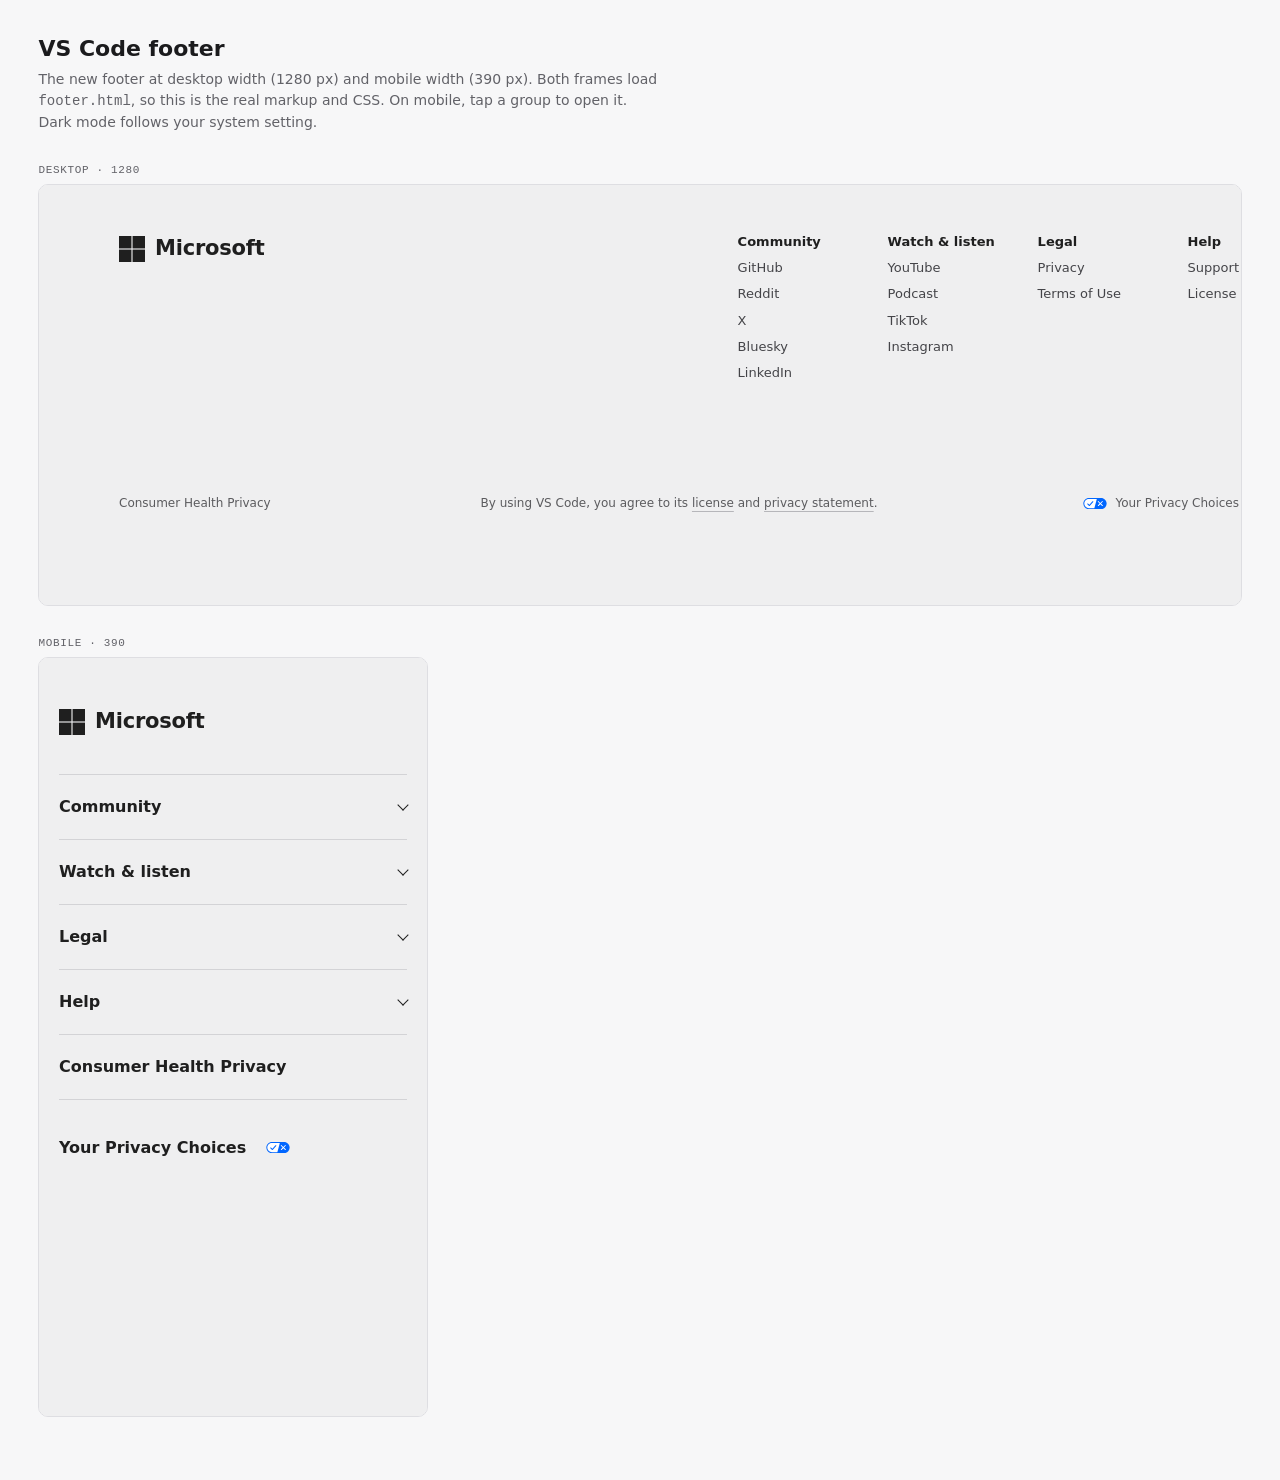
==== index.html @ 9744dc6a "VS Code website footer: design and handoff The new footer as static HTML and CSS (desktop and mobile" ====
<!doctype html>
<html lang="en">
<head>
  <meta charset="utf-8">
  <meta name="viewport" content="width=device-width, initial-scale=1">
  <title>VS Code Footer</title>
  <style>
    /* Preview page only. The footer itself is footer.html + footer.css. */
    :root {
      --pg-bg: #f7f7f8;
      --pg-ink: #1b1b1d;
      --pg-muted: #626268;
      --pg-rule: #dedee2;
      color-scheme: light dark;
    }
    @media (prefers-color-scheme: dark) {
      :root { --pg-bg: #0f0f10; --pg-ink: #ececee; --pg-muted: #9d9da3; --pg-rule: #2b2b2f; }
    }
    * { box-sizing: border-box; }
    body {
      margin: 0;
      padding: 32px clamp(16px, 3vw, 40px) 64px;
      background: var(--pg-bg);
      color: var(--pg-ink);
      font: 14px/1.5 "Segoe UI", system-ui, -apple-system, sans-serif;
    }
    h1 { margin: 0; font-size: 22px; font-weight: 600; }
    header p { margin: 4px 0 32px; color: var(--pg-muted); max-width: 70ch; }
    .views { display: grid; gap: 32px; }
    figure { margin: 0; min-width: 0; }
    figcaption {
      margin-bottom: 8px;
      font: 11px/1 ui-monospace, "Cascadia Mono", Consolas, monospace;
      letter-spacing: .06em;
      text-transform: uppercase;
      color: var(--pg-muted);
    }
    .scroll { overflow-x: auto; border: 1px solid var(--pg-rule); border-radius: 10px; }
    iframe { display: block; border: 0; }
    .desk iframe { width: 1280px; height: 420px; }
    .mob iframe { width: 390px; max-width: 100%; height: 760px; border: 1px solid var(--pg-rule); border-radius: 10px; }
  </style>
</head>
<body>
  <header>
    <h1>VS Code footer</h1>
    <p>The new footer at desktop width (1280&nbsp;px) and mobile width (390&nbsp;px). Both frames load <code>footer.html</code>, so this is the real markup and CSS. On mobile, tap a group to open it. Dark mode follows your system setting.</p>
  </header>
  <div class="views">
    <figure class="desk">
      <figcaption>Desktop · 1280</figcaption>
      <div class="scroll"><iframe src="footer.html" title="Footer at desktop width"></iframe></div>
    </figure>
    <figure class="mob">
      <figcaption>Mobile · 390</figcaption>
      <iframe src="footer.html" title="Footer at mobile width"></iframe>
    </figure>
  </div>
</body>
</html>
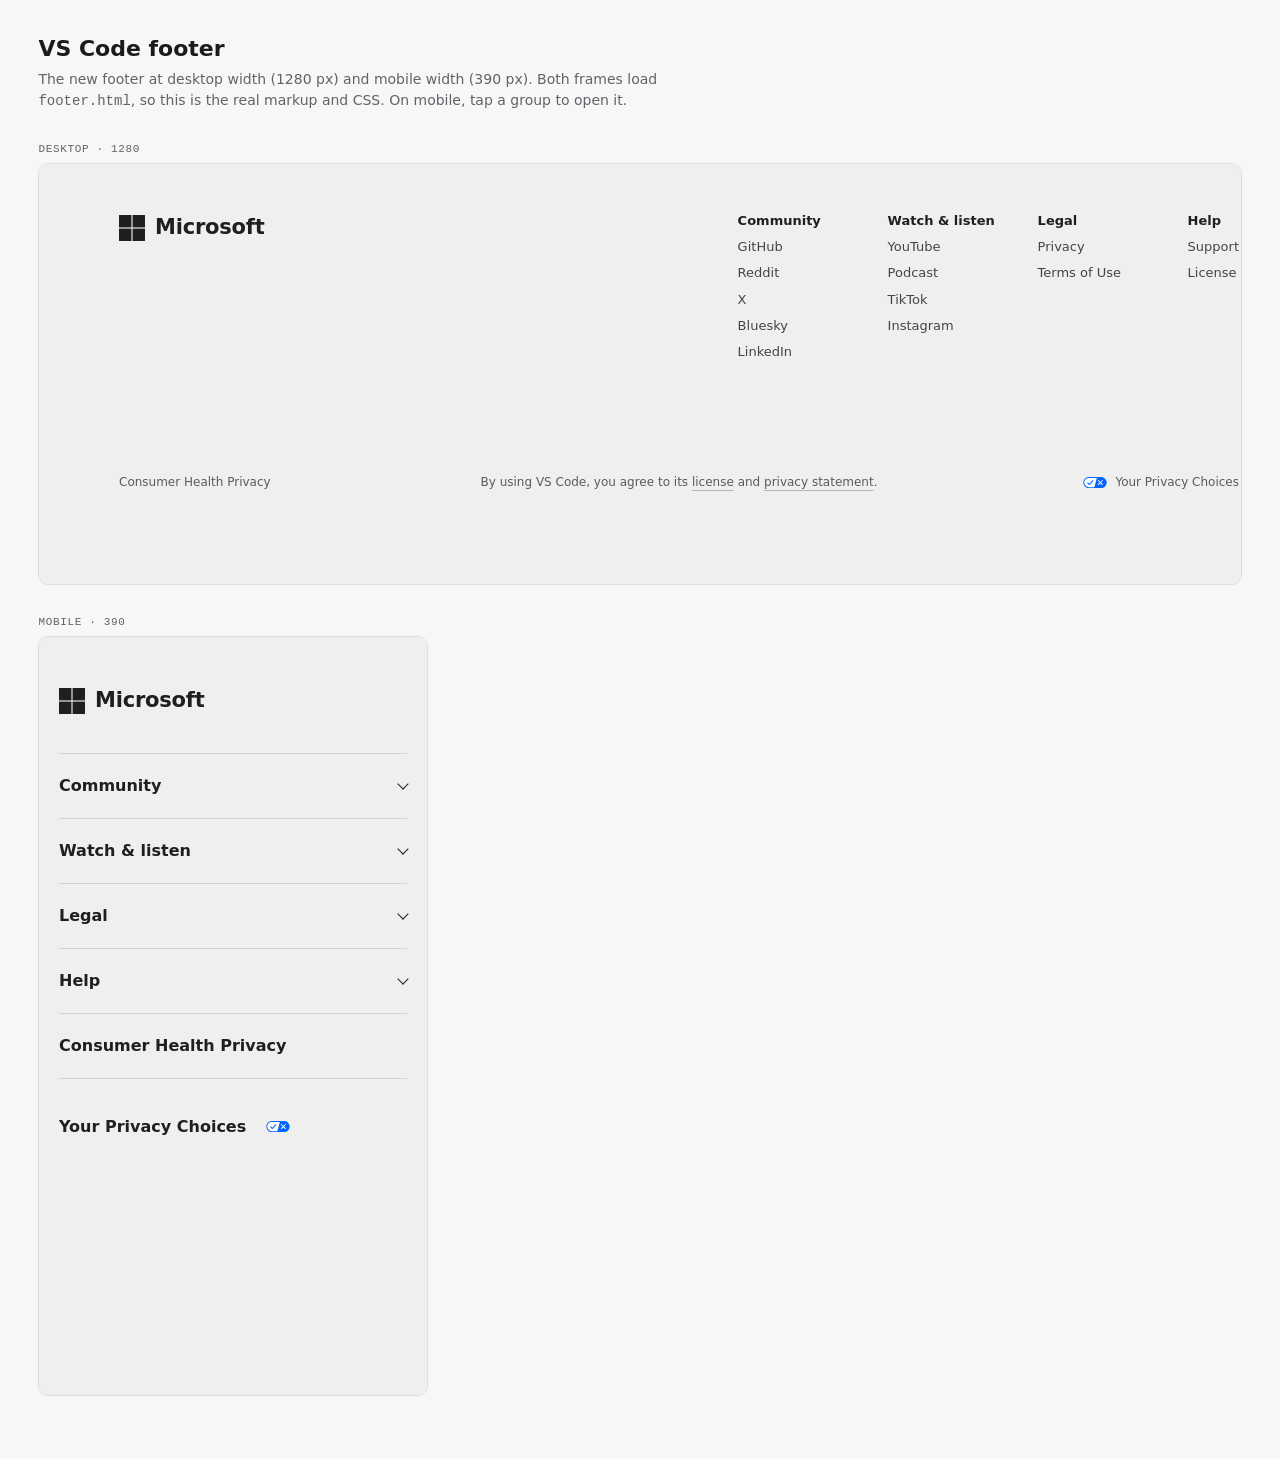
==== commit 9b8555af: "Use the site's single theme instead of light and dark The website has no dark theme. Drop the dark t" ====
--- a/index.html
+++ b/index.html
@@ -11,10 +11,6 @@
       --pg-ink: #1b1b1d;
       --pg-muted: #626268;
       --pg-rule: #dedee2;
-      color-scheme: light dark;
-    }
-    @media (prefers-color-scheme: dark) {
-      :root { --pg-bg: #0f0f10; --pg-ink: #ececee; --pg-muted: #9d9da3; --pg-rule: #2b2b2f; }
     }
     * { box-sizing: border-box; }
     body {
@@ -44,7 +40,7 @@
 <body>
   <header>
     <h1>VS Code footer</h1>
-    <p>The new footer at desktop width (1280&nbsp;px) and mobile width (390&nbsp;px). Both frames load <code>footer.html</code>, so this is the real markup and CSS. On mobile, tap a group to open it. Dark mode follows your system setting.</p>
+    <p>The new footer at desktop width (1280&nbsp;px) and mobile width (390&nbsp;px). Both frames load <code>footer.html</code>, so this is the real markup and CSS. On mobile, tap a group to open it.</p>
   </header>
   <div class="views">
     <figure class="desk">
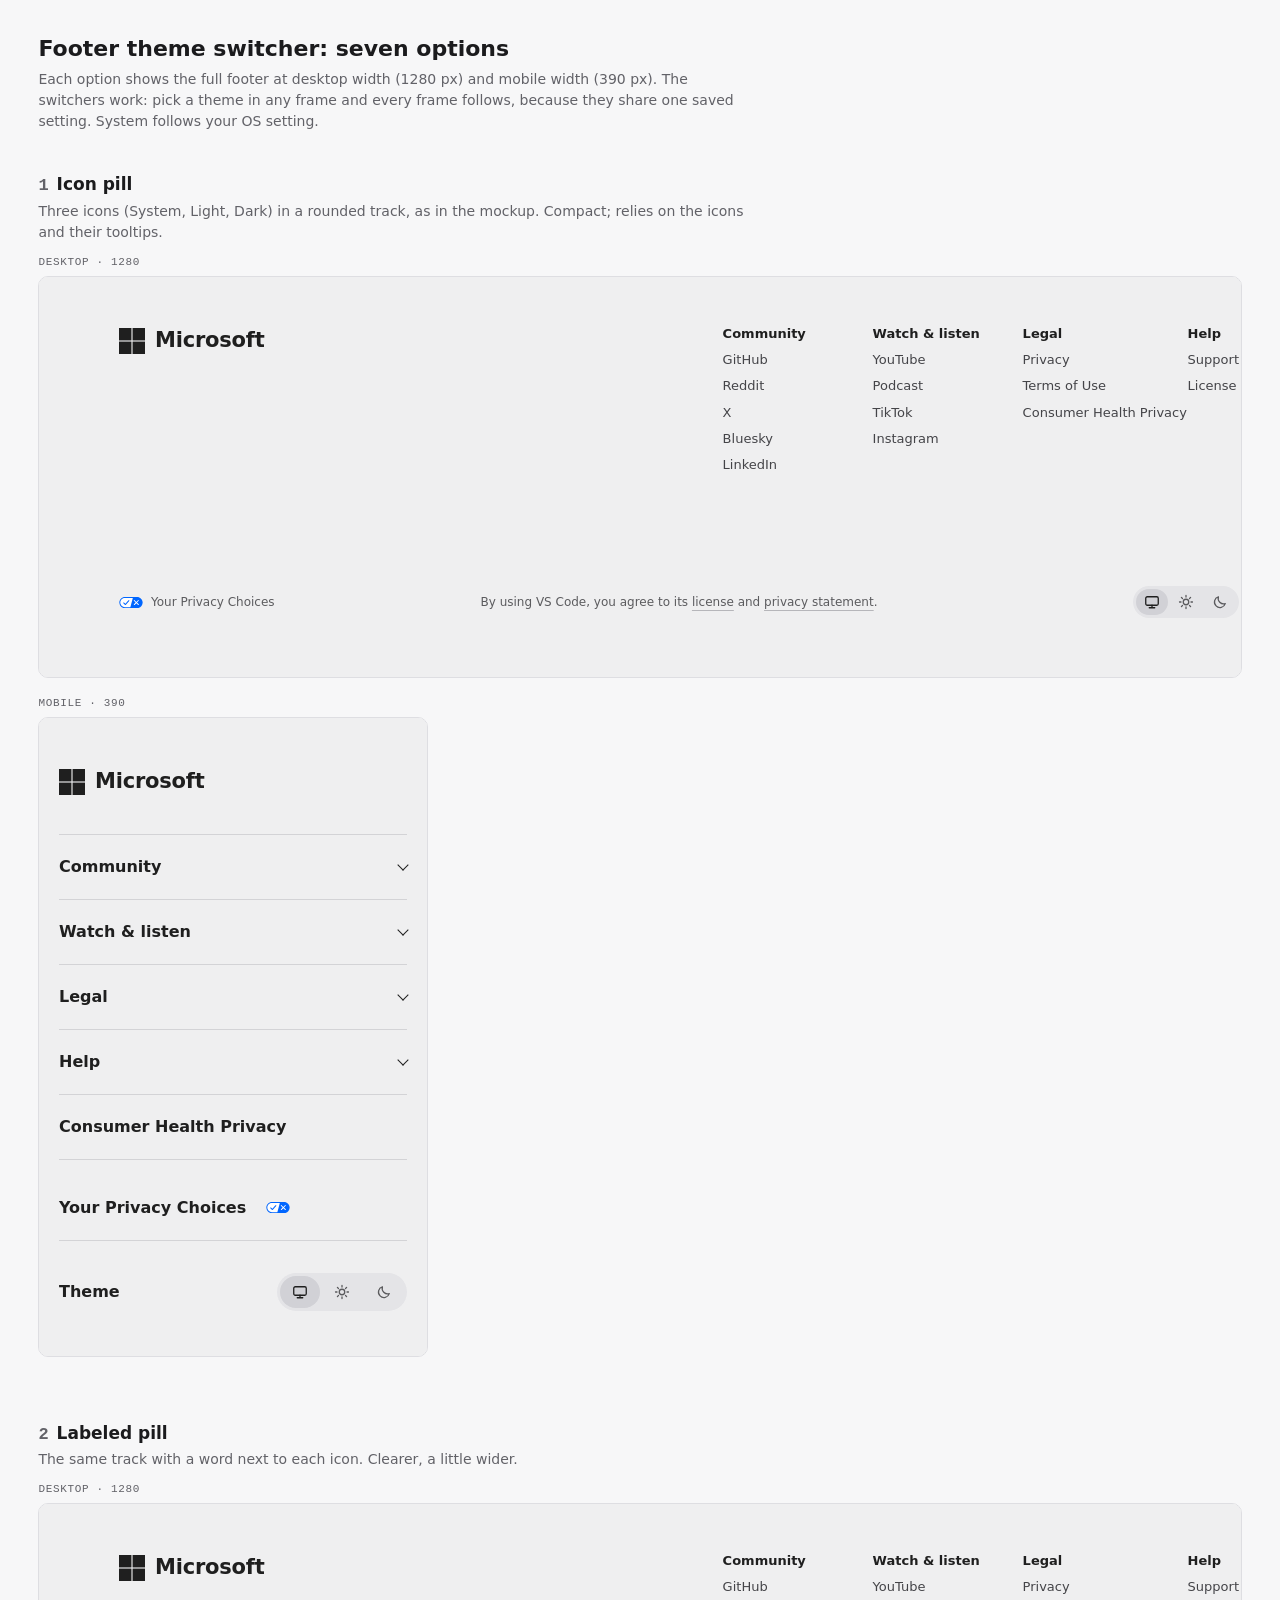
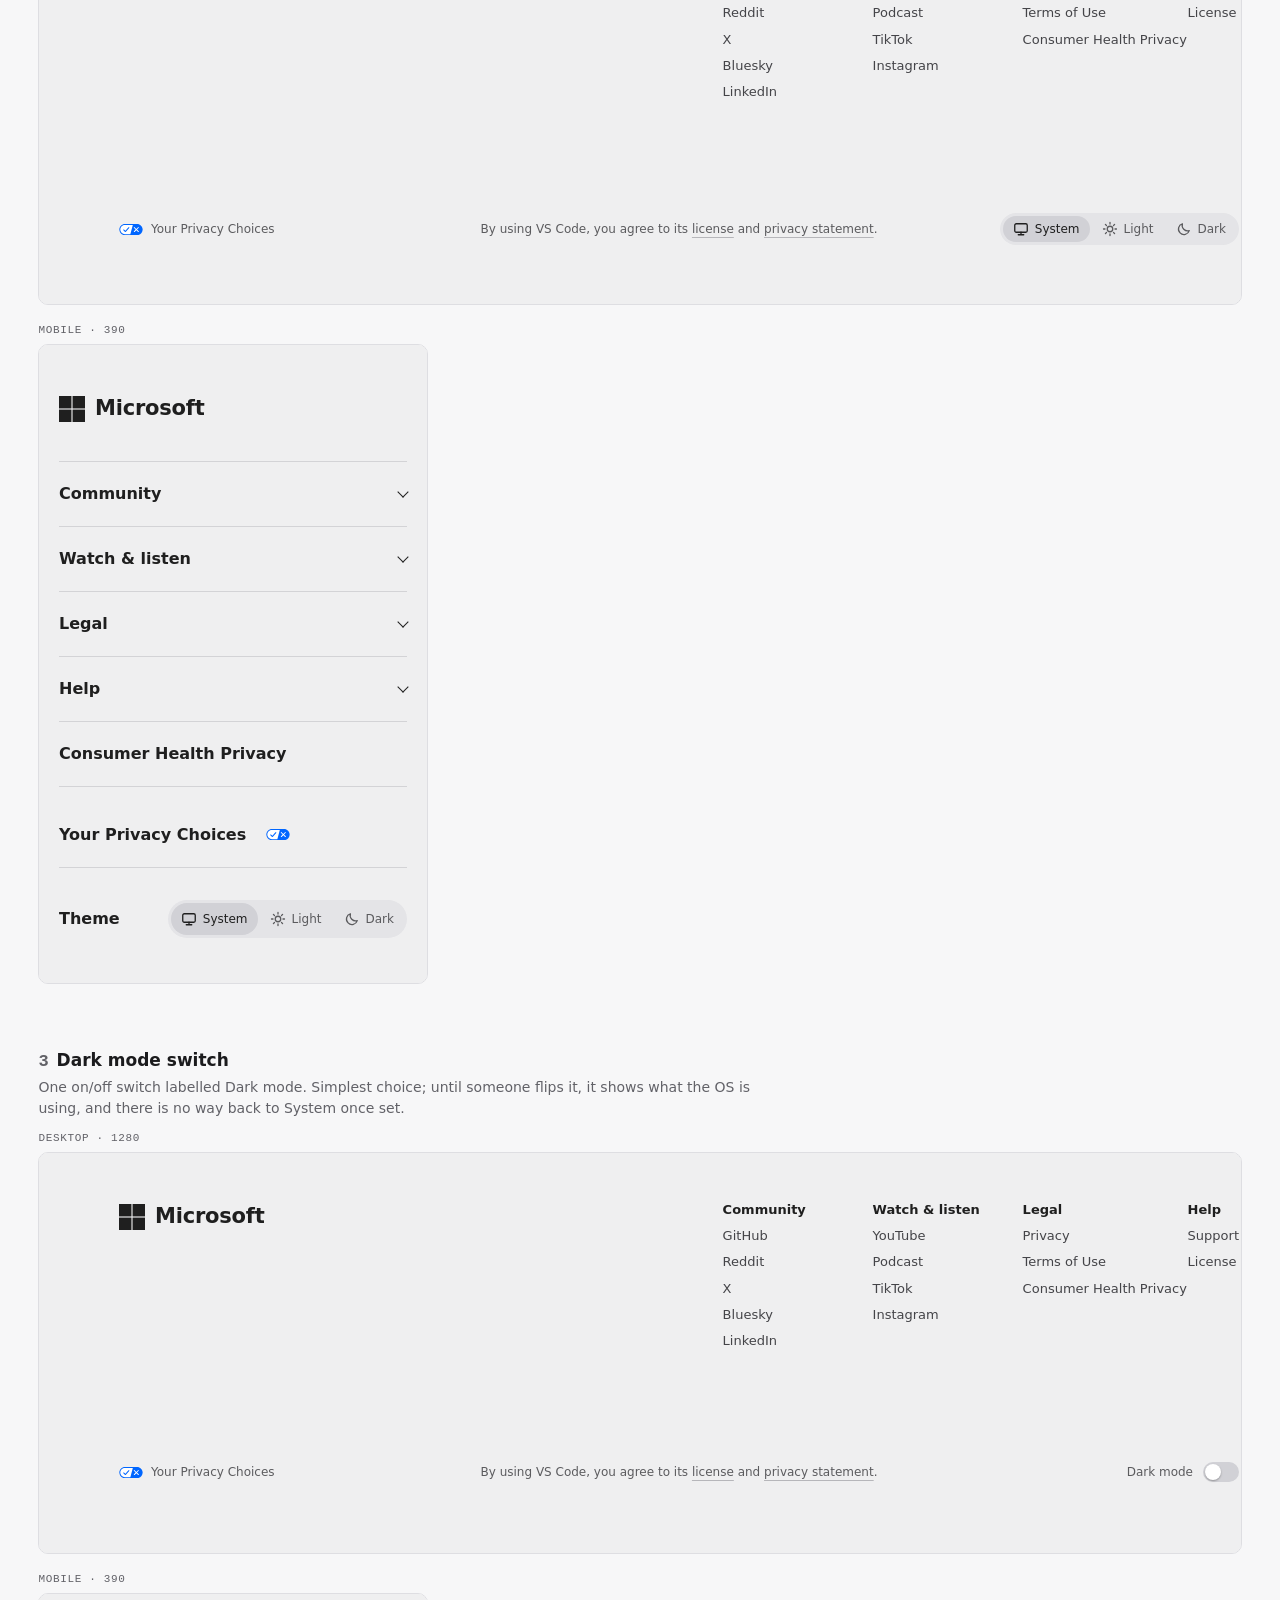
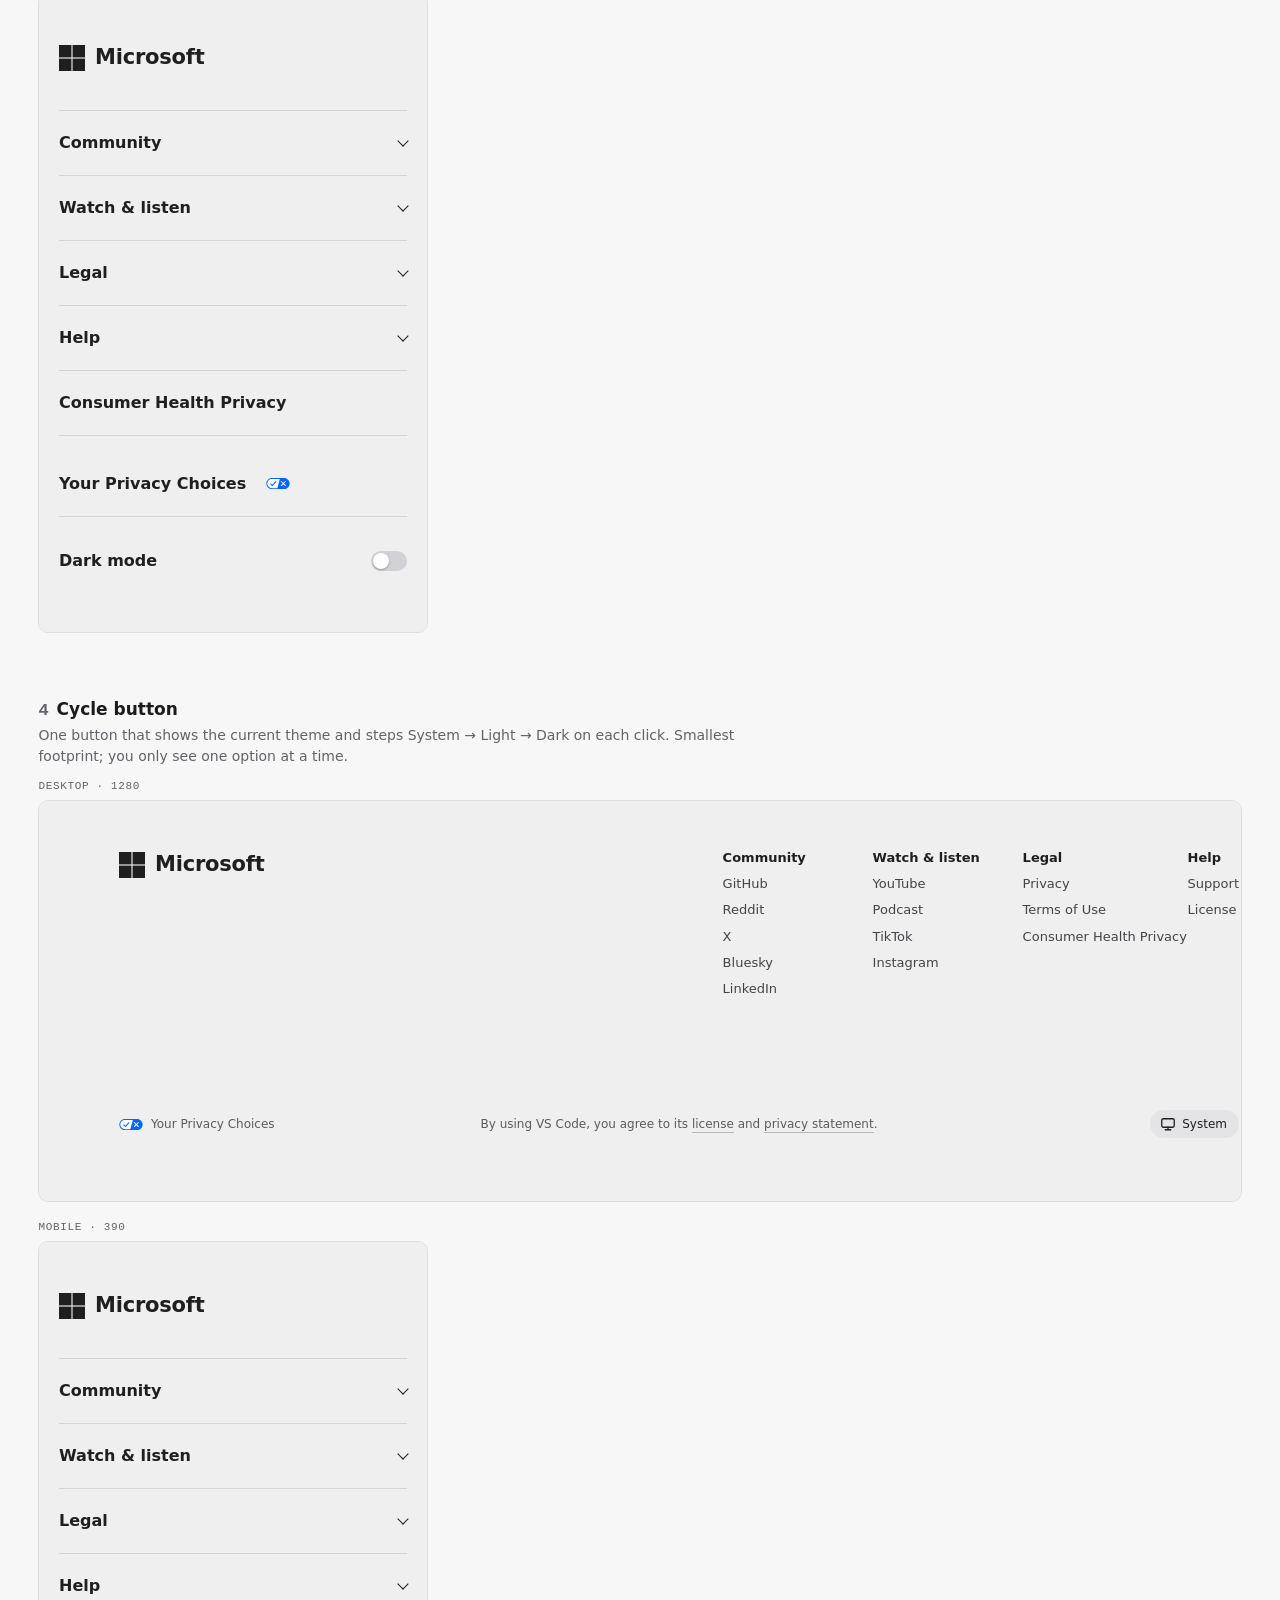
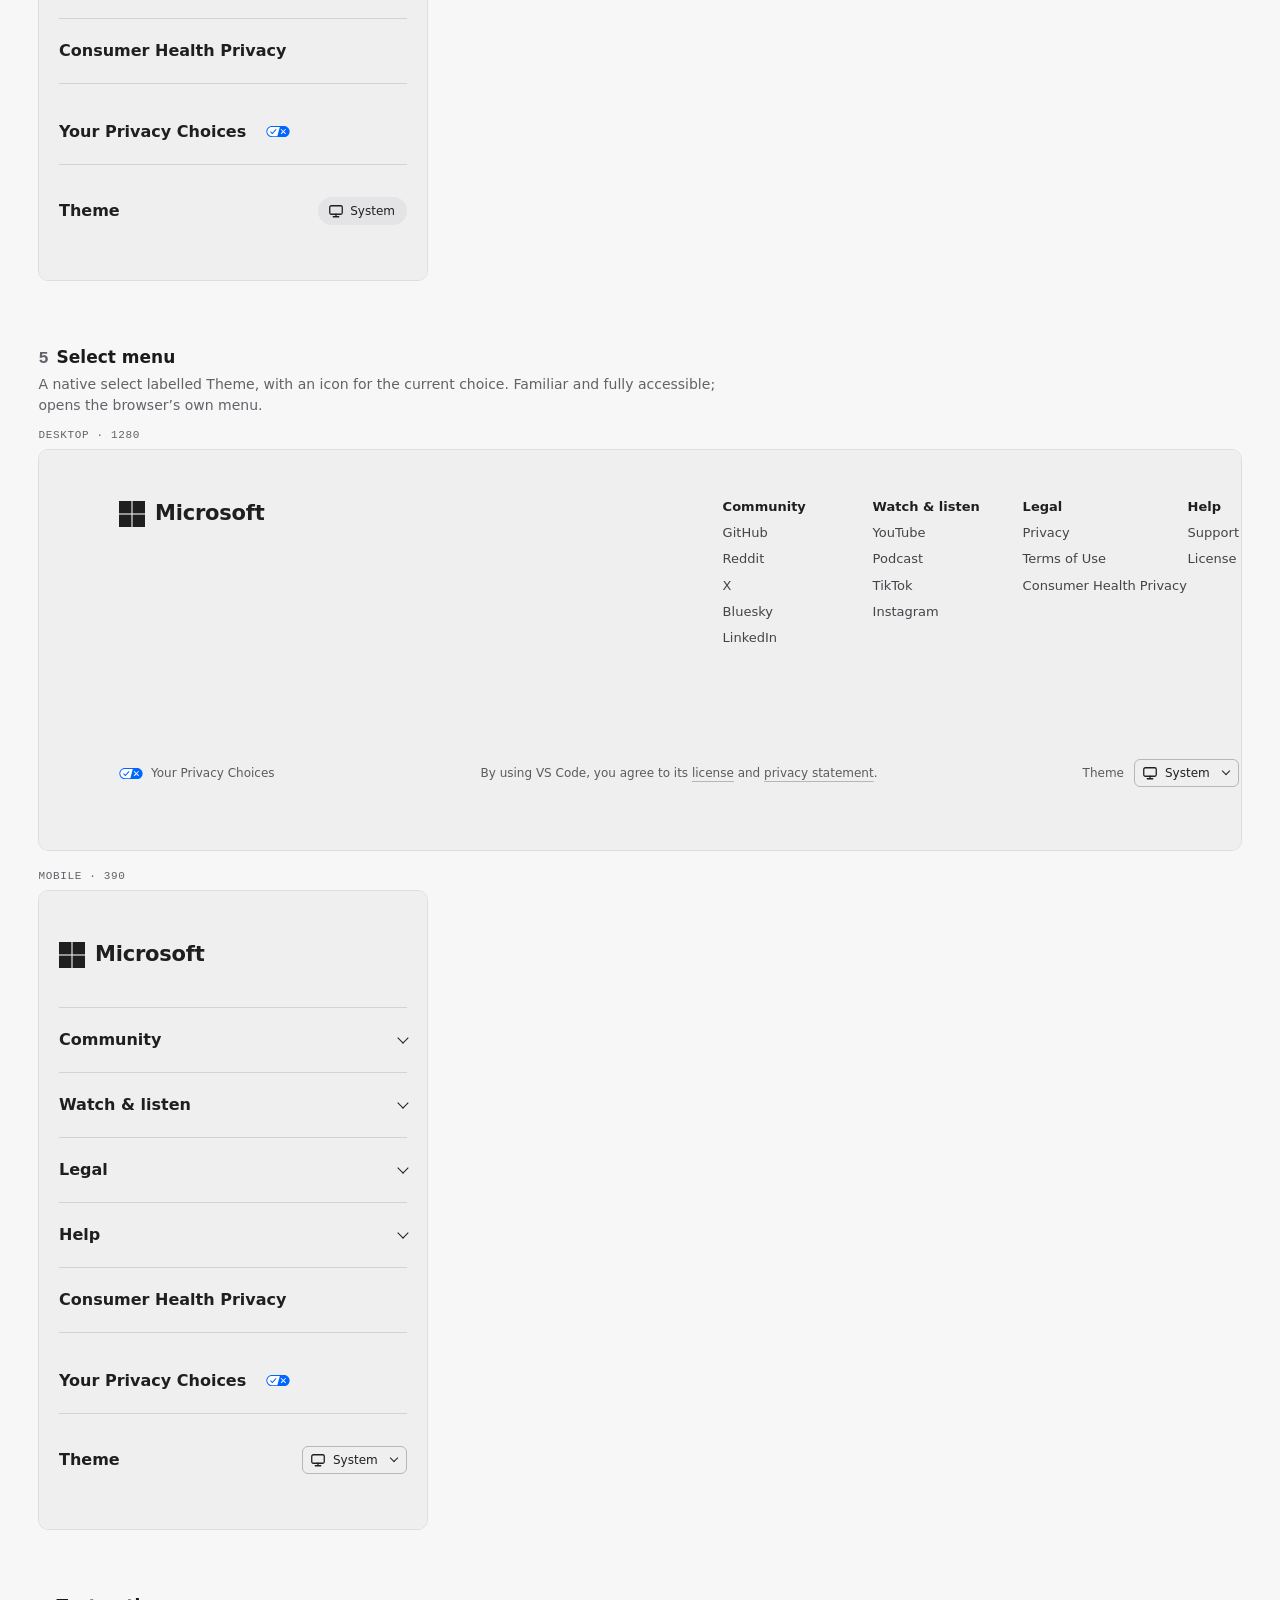
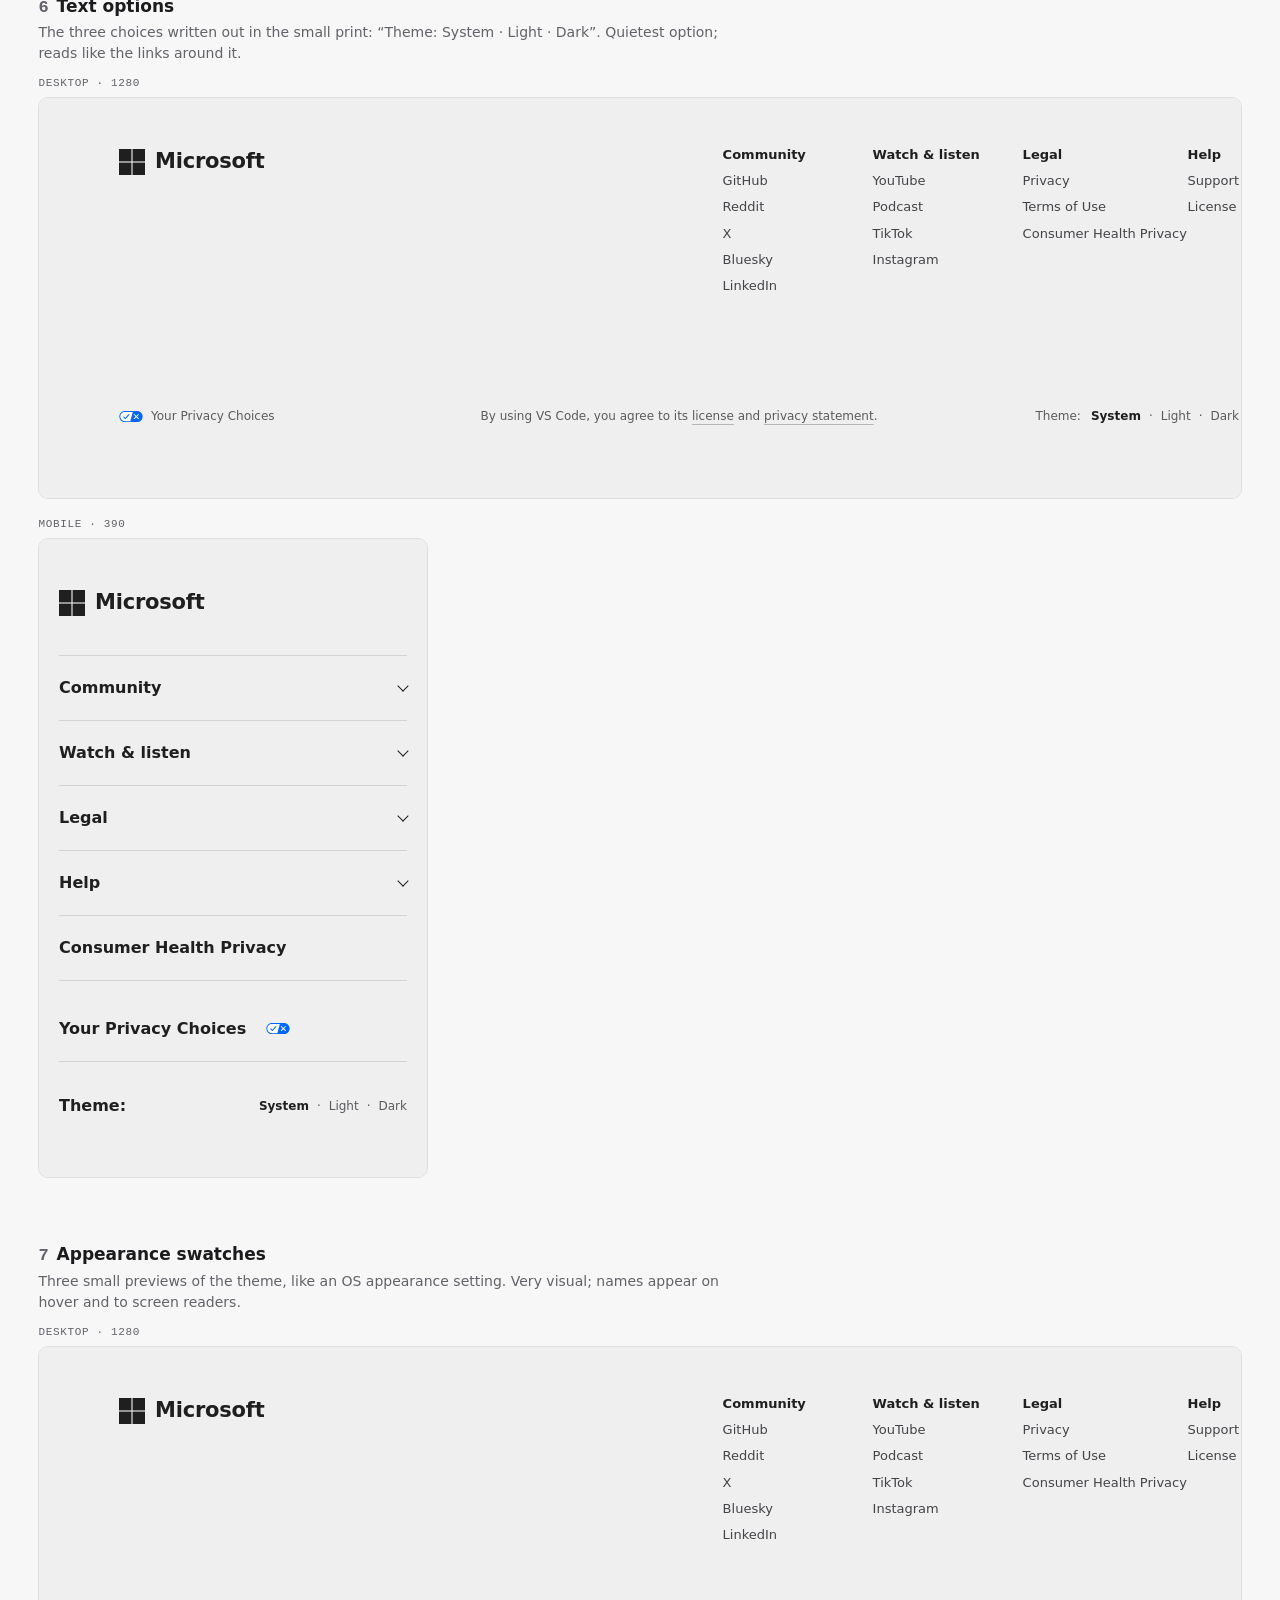
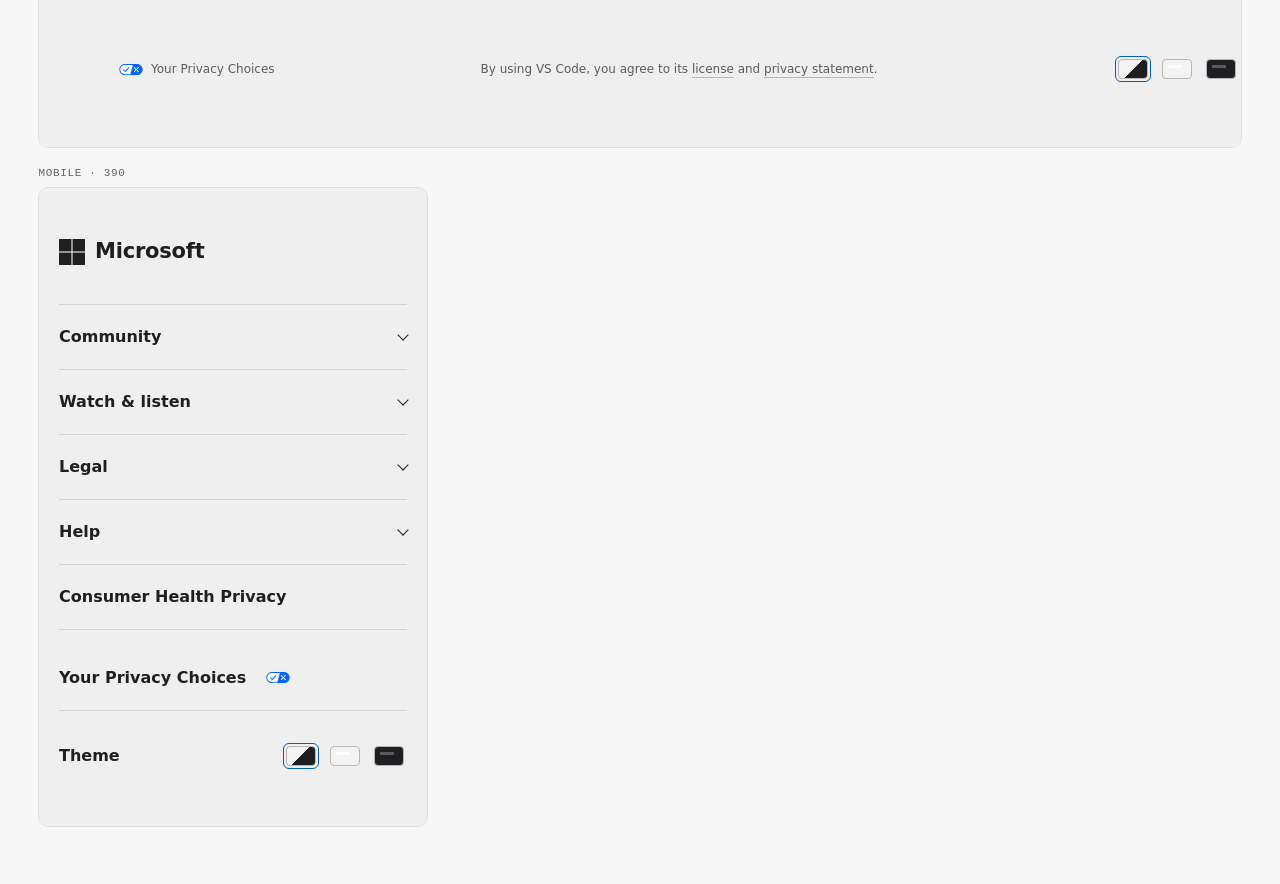
==== commit 26b617fa: "Explore a theme switcher: seven options Add a System / Light / Dark switcher to the footer's bottom " ====
--- a/index.html
+++ b/index.html
@@ -3,9 +3,9 @@
 <head>
   <meta charset="utf-8">
   <meta name="viewport" content="width=device-width, initial-scale=1">
-  <title>VS Code Footer</title>
+  <title>Footer Theme Options</title>
   <style>
-    /* Preview page only. The footer itself is footer.html + footer.css. */
+    /* Preview page only. The footer itself is footer.html + footer.css + theme.js. */
     :root {
       --pg-bg: #f7f7f8;
       --pg-ink: #1b1b1d;
@@ -21,8 +21,14 @@
       font: 14px/1.5 "Segoe UI", system-ui, -apple-system, sans-serif;
     }
     h1 { margin: 0; font-size: 22px; font-weight: 600; }
-    header p { margin: 4px 0 32px; color: var(--pg-muted); max-width: 70ch; }
-    .views { display: grid; gap: 32px; }
+    header p { margin: 4px 0 0; color: var(--pg-muted); max-width: 80ch; }
+    main { display: grid; gap: 64px; margin-top: 40px; }
+    section { min-width: 0; }
+    h2 { margin: 0; font-size: 17px; font-weight: 600; }
+    h2 span { font-family: ui-monospace, "Cascadia Mono", Consolas, monospace; color: var(--pg-muted); margin-right: 8px; }
+    section > p { margin: 2px 0 14px; color: var(--pg-muted); max-width: 80ch; }
+    .views { display: grid; gap: 20px; align-items: start; }
+    @media (min-width: 1760px) { .views { grid-template-columns: minmax(0, 1fr) 392px; } }
     figure { margin: 0; min-width: 0; }
     figcaption {
       margin-bottom: 8px;
@@ -33,24 +39,43 @@
     }
     .scroll { overflow-x: auto; border: 1px solid var(--pg-rule); border-radius: 10px; }
     iframe { display: block; border: 0; }
-    .desk iframe { width: 1280px; height: 420px; }
-    .mob iframe { width: 390px; max-width: 100%; height: 760px; border: 1px solid var(--pg-rule); border-radius: 10px; }
+    .desk iframe { width: 1280px; height: 400px; }
+    .mob iframe { width: 390px; max-width: 100%; height: 640px; border: 1px solid var(--pg-rule); border-radius: 10px; }
   </style>
+  <script src="theme.js"></script>
 </head>
 <body>
   <header>
-    <h1>VS Code footer</h1>
-    <p>The new footer at desktop width (1280&nbsp;px) and mobile width (390&nbsp;px). Both frames load <code>footer.html</code>, so this is the real markup and CSS. On mobile, tap a group to open it.</p>
+    <h1>Footer theme switcher: seven options</h1>
+    <p>Each option shows the full footer at desktop width (1280&nbsp;px) and mobile width (390&nbsp;px). The switchers work: pick a theme in any frame and every frame follows, because they share one saved setting. System follows your OS setting.</p>
   </header>
-  <div class="views">
-    <figure class="desk">
-      <figcaption>Desktop · 1280</figcaption>
-      <div class="scroll"><iframe src="footer.html" title="Footer at desktop width"></iframe></div>
-    </figure>
-    <figure class="mob">
-      <figcaption>Mobile · 390</figcaption>
-      <iframe src="footer.html" title="Footer at mobile width"></iframe>
-    </figure>
-  </div>
+  <main id="options"></main>
+  <script>
+    const NOTES = {
+      1: 'Three icons (System, Light, Dark) in a rounded track, as in the mockup. Compact; relies on the icons and their tooltips.',
+      2: 'The same track with a word next to each icon. Clearer, a little wider.',
+      3: 'One on/off switch labelled Dark mode. Simplest choice; until someone flips it, it shows what the OS is using, and there is no way back to System once set.',
+      4: 'One button that shows the current theme and steps System → Light → Dark on each click. Smallest footprint; you only see one option at a time.',
+      5: 'A native select labelled Theme, with an icon for the current choice. Familiar and fully accessible; opens the browser’s own menu.',
+      6: 'The three choices written out in the small print: “Theme: System · Light · Dark”. Quietest option; reads like the links around it.',
+      7: 'Three small previews of the theme, like an OS appearance setting. Very visual; names appear on hover and to screen readers.',
+    };
+    const VARIANTS = window.FT_THEME.VARIANTS;
+    document.getElementById('options').innerHTML = Object.keys(VARIANTS).map((n) => `
+      <section aria-labelledby="o${n}">
+        <h2 id="o${n}"><span>${n}</span>${VARIANTS[n].name}</h2>
+        <p>${NOTES[n]}</p>
+        <div class="views">
+          <figure class="desk">
+            <figcaption>Desktop · 1280</figcaption>
+            <div class="scroll"><iframe src="footer.html?v=${n}" title="Option ${n}, desktop width" loading="lazy"></iframe></div>
+          </figure>
+          <figure class="mob">
+            <figcaption>Mobile · 390</figcaption>
+            <iframe src="footer.html?v=${n}" title="Option ${n}, mobile width" loading="lazy"></iframe>
+          </figure>
+        </div>
+      </section>`).join('');
+  </script>
 </body>
 </html>
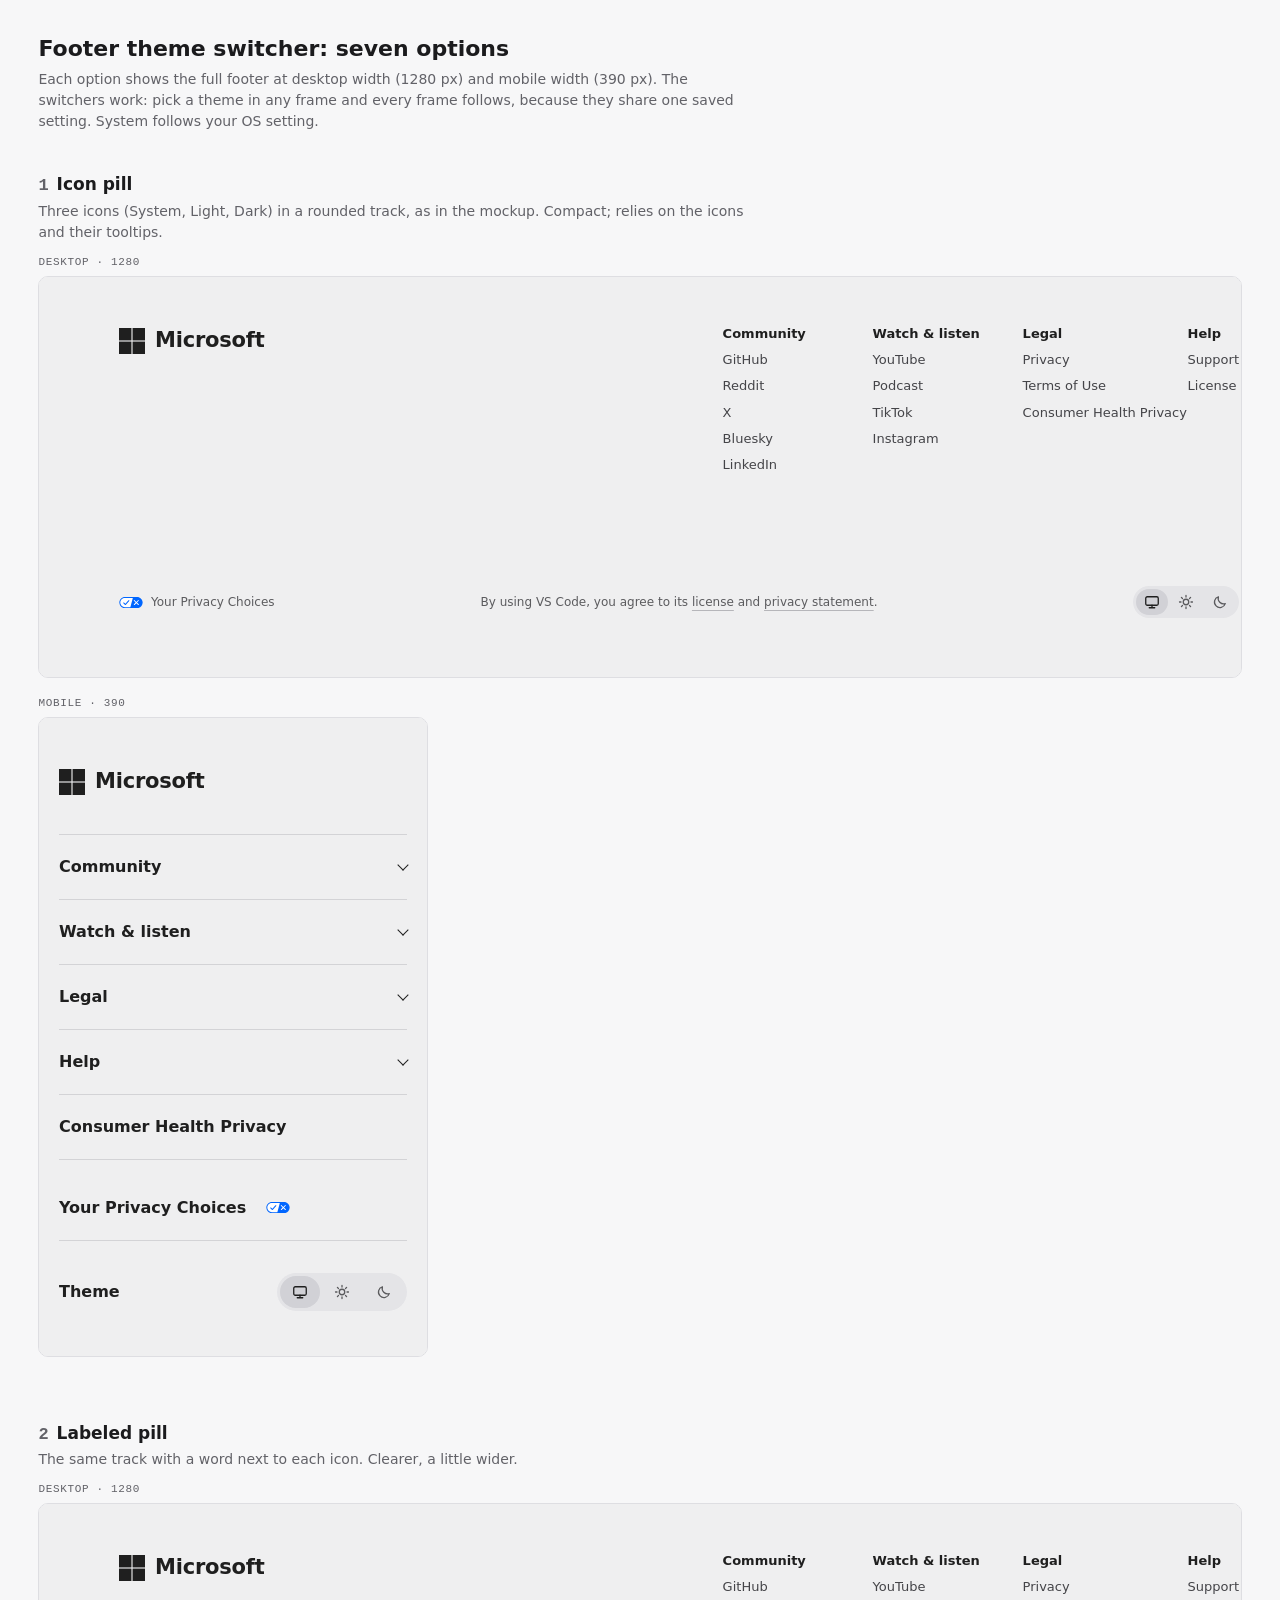
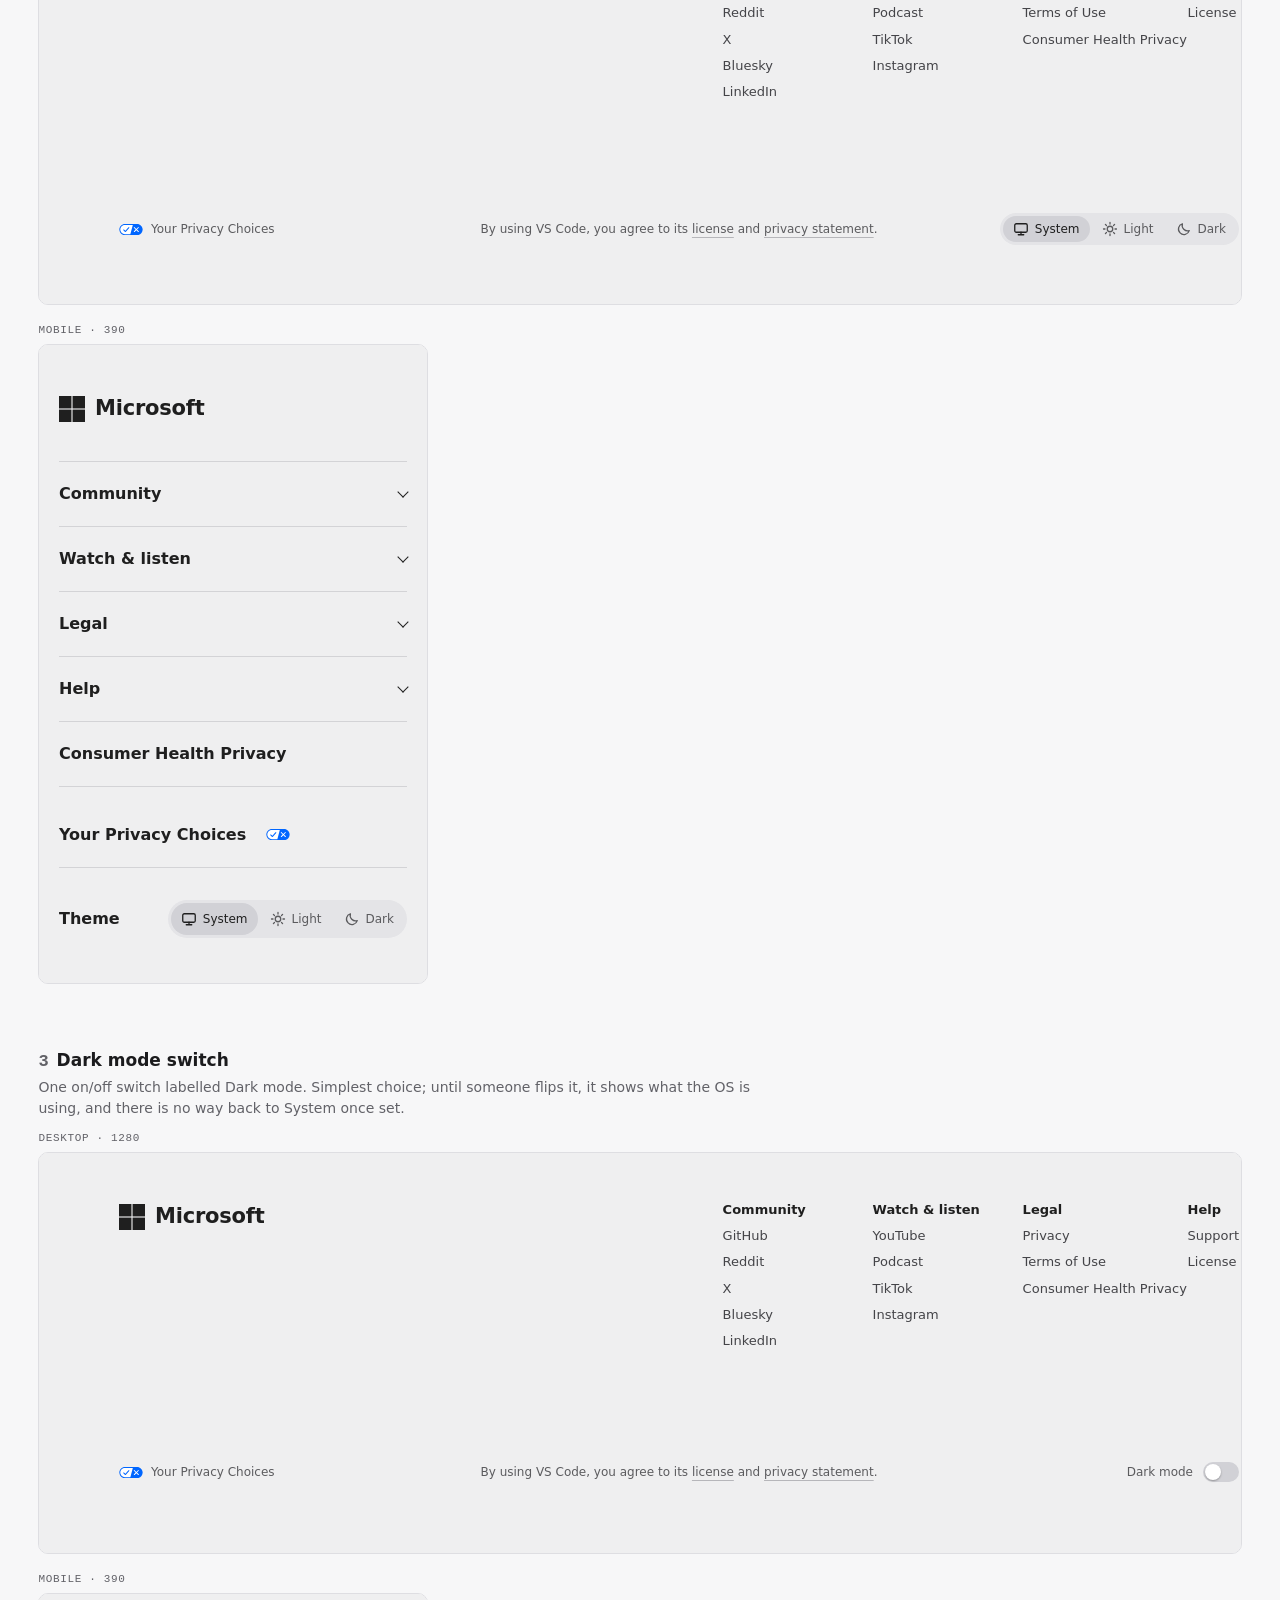
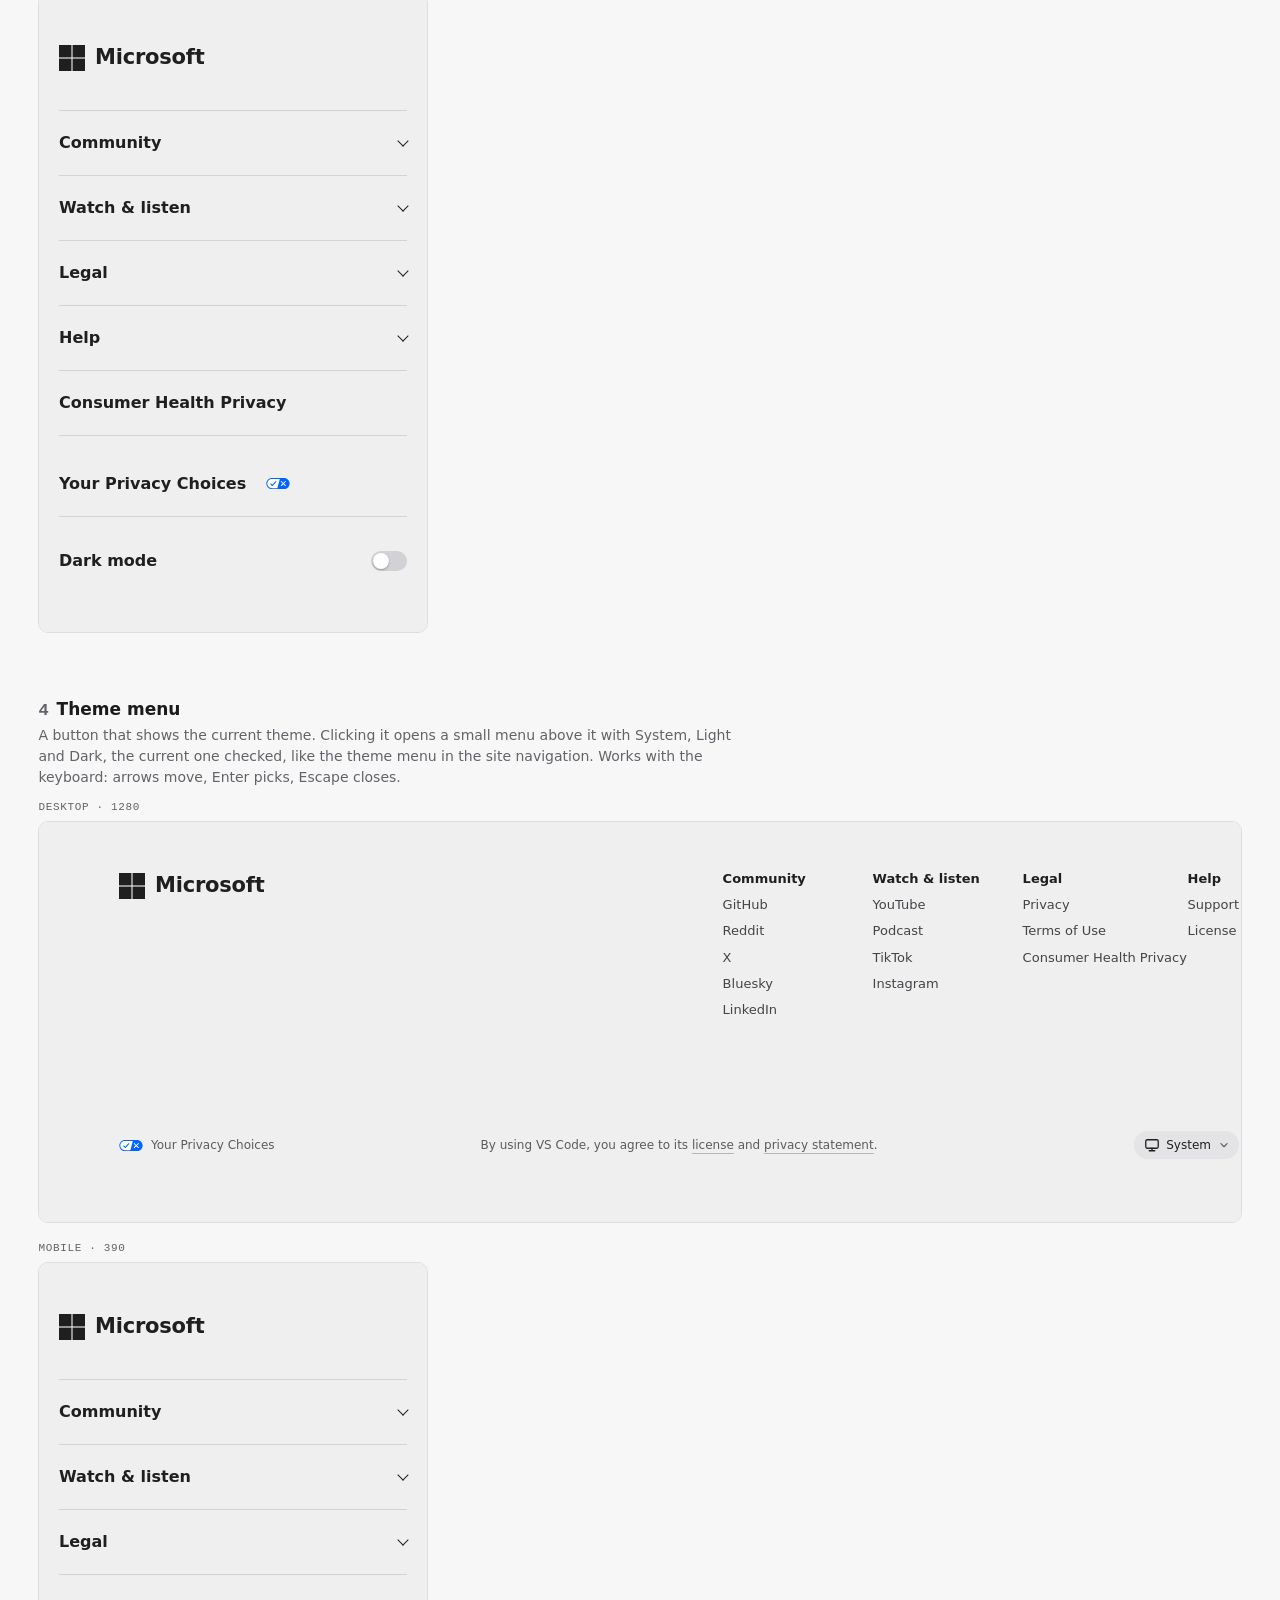
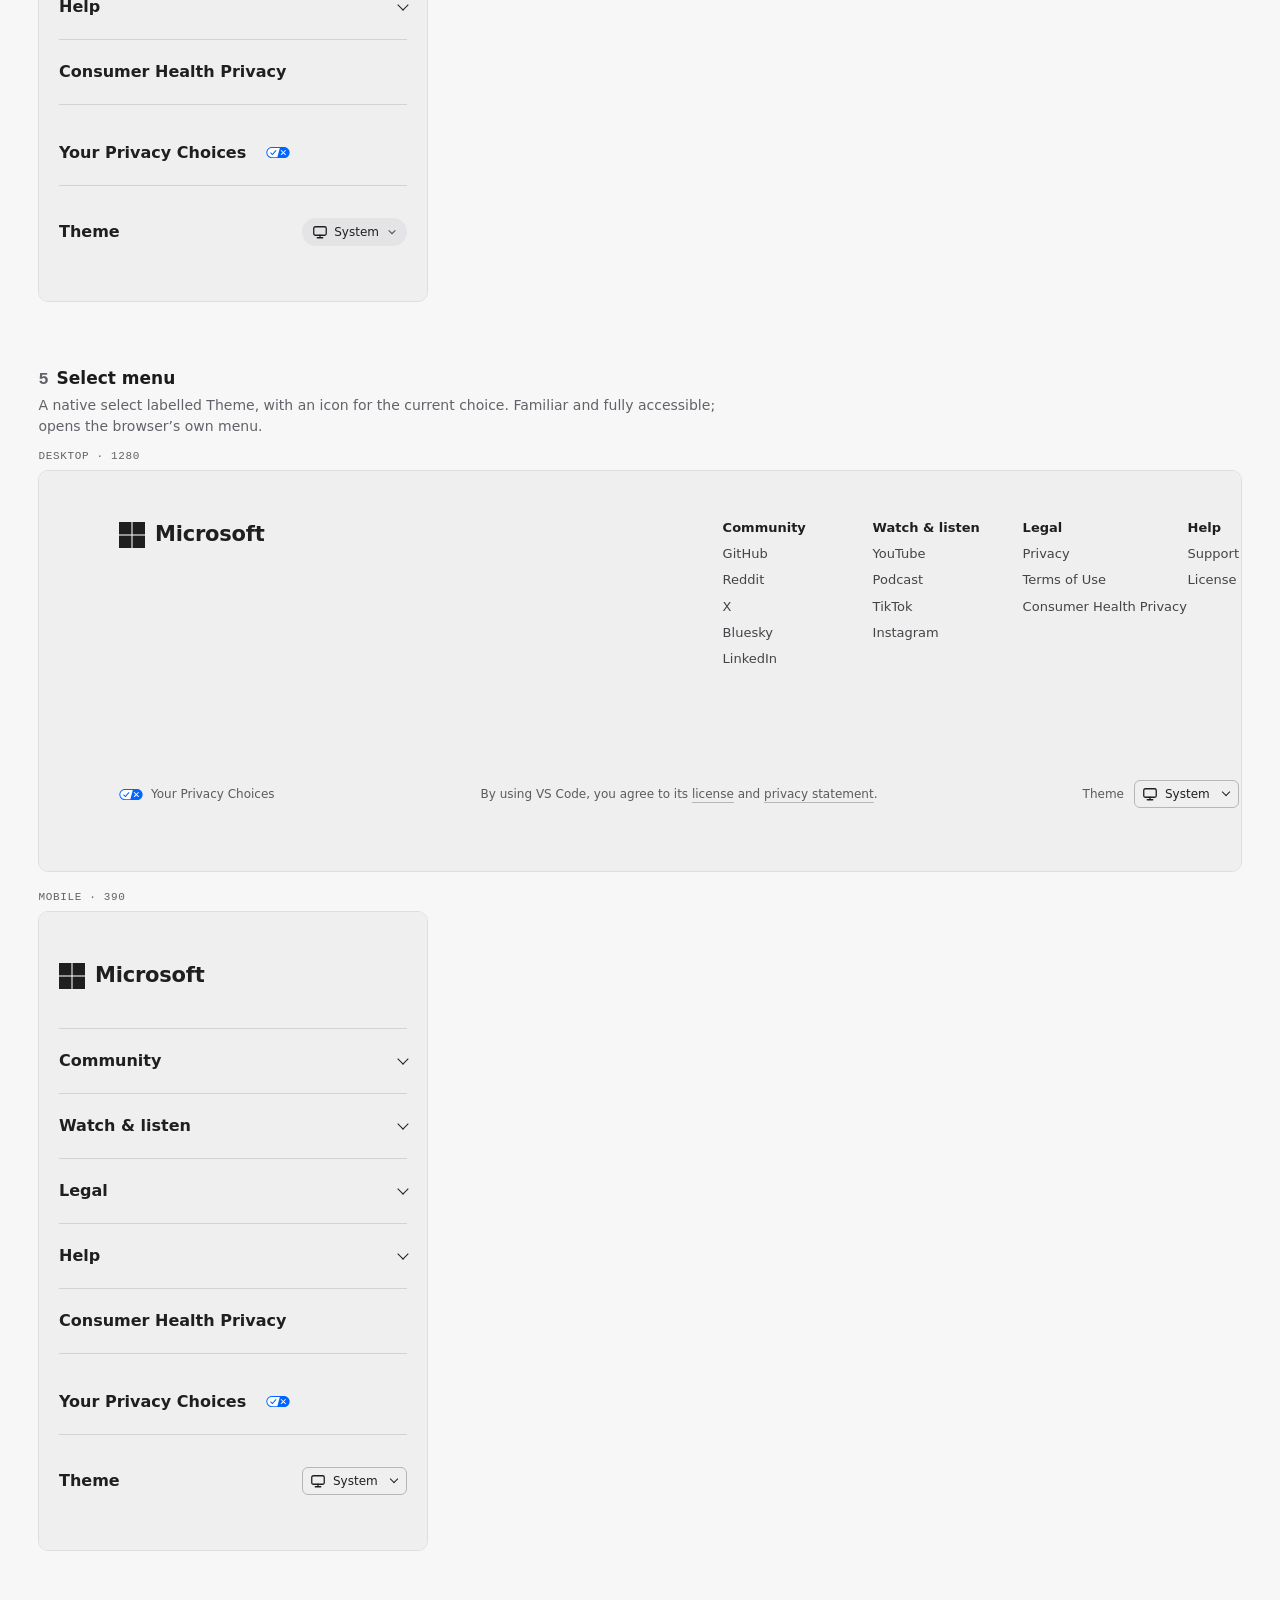
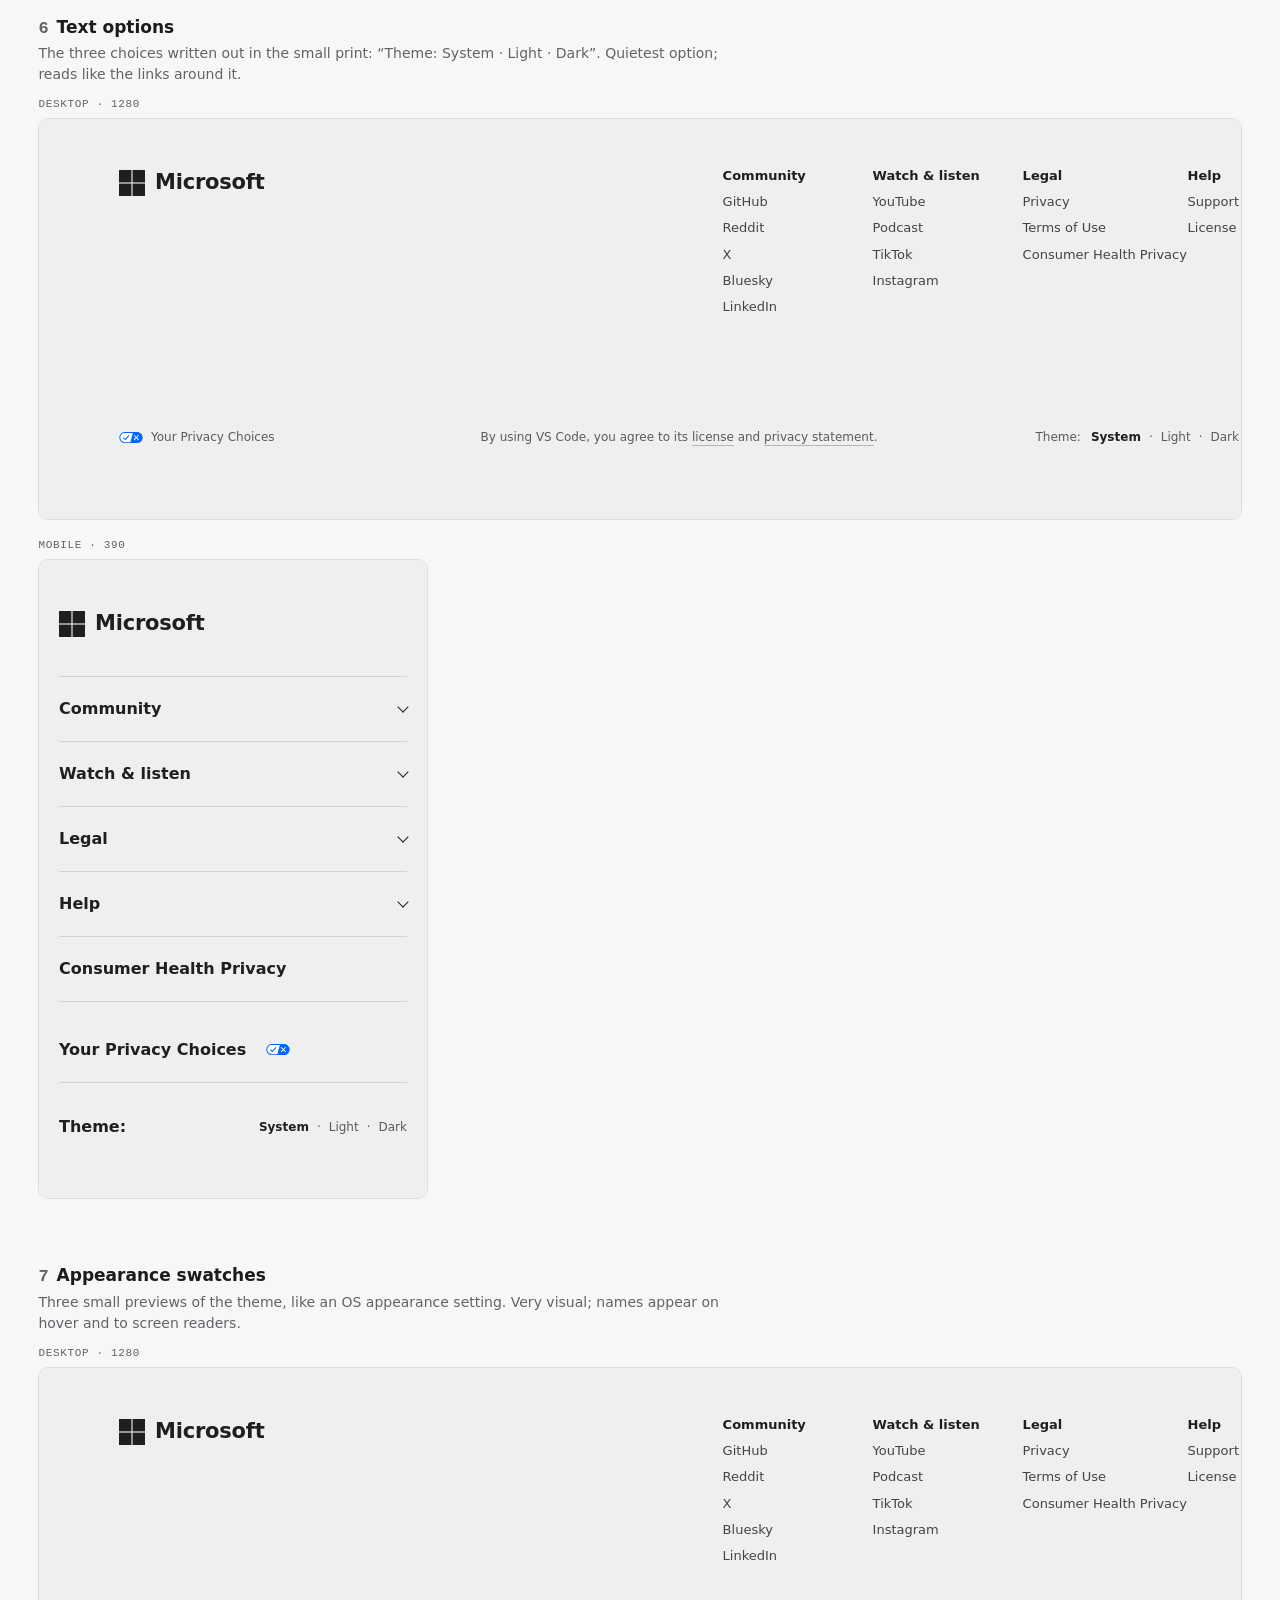
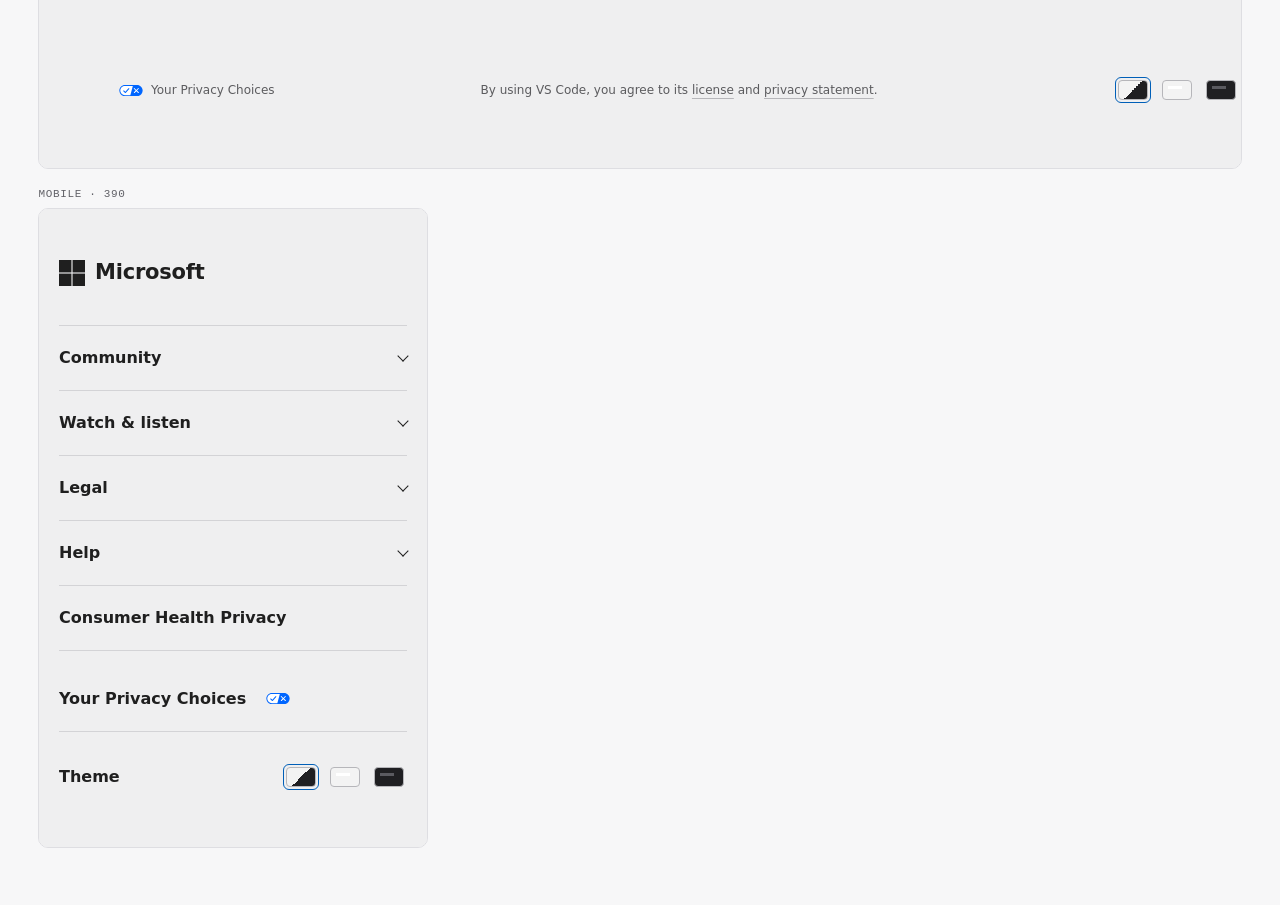
==== commit 8e3a98b0: "Option 4: turn the cycle button into a theme menu The button still shows the current theme, but now " ====
--- a/index.html
+++ b/index.html
@@ -55,7 +55,7 @@
       1: 'Three icons (System, Light, Dark) in a rounded track, as in the mockup. Compact; relies on the icons and their tooltips.',
       2: 'The same track with a word next to each icon. Clearer, a little wider.',
       3: 'One on/off switch labelled Dark mode. Simplest choice; until someone flips it, it shows what the OS is using, and there is no way back to System once set.',
-      4: 'One button that shows the current theme and steps System → Light → Dark on each click. Smallest footprint; you only see one option at a time.',
+      4: 'A button that shows the current theme. Clicking it opens a small menu above it with System, Light and Dark, the current one checked, like the theme menu in the site navigation. Works with the keyboard: arrows move, Enter picks, Escape closes.',
       5: 'A native select labelled Theme, with an icon for the current choice. Familiar and fully accessible; opens the browser’s own menu.',
       6: 'The three choices written out in the small print: “Theme: System · Light · Dark”. Quietest option; reads like the links around it.',
       7: 'Three small previews of the theme, like an OS appearance setting. Very visual; names appear on hover and to screen readers.',
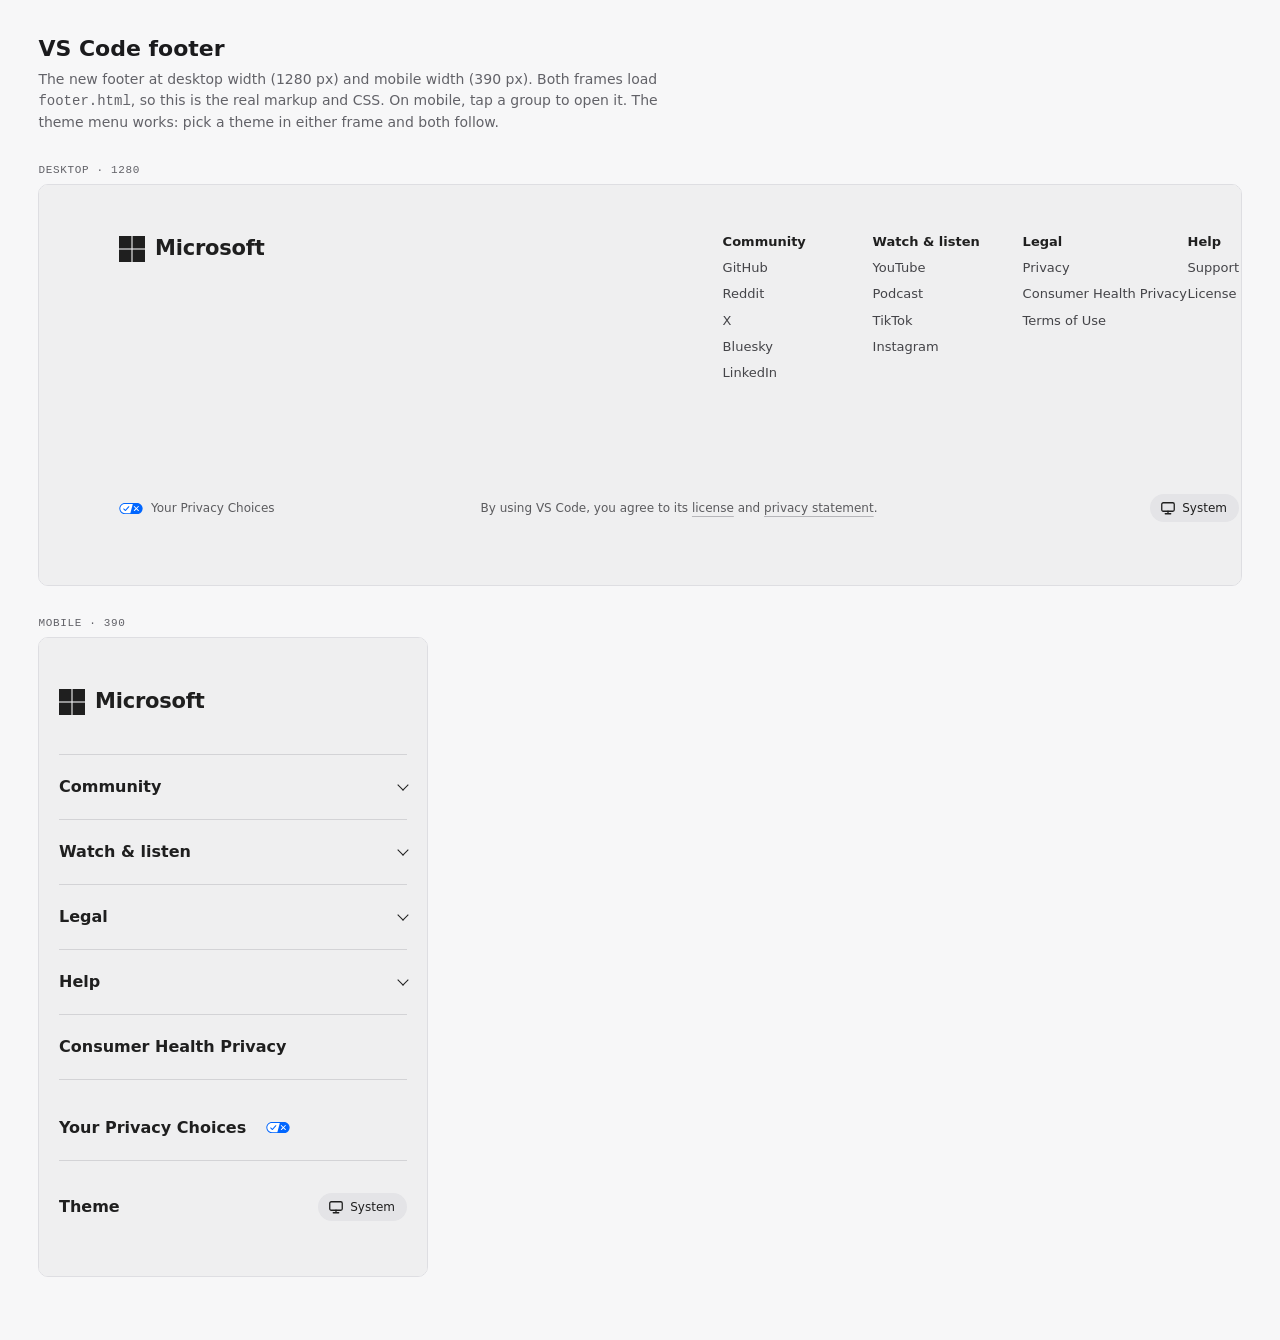
==== commit 5c166aea: "Keep the theme menu only; reorder Legal The theme menu (option 4) is the footer's theme switcher. Th" ====
--- a/index.html
+++ b/index.html
@@ -3,7 +3,7 @@
 <head>
   <meta charset="utf-8">
   <meta name="viewport" content="width=device-width, initial-scale=1">
-  <title>Footer Theme Options</title>
+  <title>VS Code Footer</title>
   <style>
     /* Preview page only. The footer itself is footer.html + footer.css + theme.js. */
     :root {
@@ -21,14 +21,8 @@
       font: 14px/1.5 "Segoe UI", system-ui, -apple-system, sans-serif;
     }
     h1 { margin: 0; font-size: 22px; font-weight: 600; }
-    header p { margin: 4px 0 0; color: var(--pg-muted); max-width: 80ch; }
-    main { display: grid; gap: 64px; margin-top: 40px; }
-    section { min-width: 0; }
-    h2 { margin: 0; font-size: 17px; font-weight: 600; }
-    h2 span { font-family: ui-monospace, "Cascadia Mono", Consolas, monospace; color: var(--pg-muted); margin-right: 8px; }
-    section > p { margin: 2px 0 14px; color: var(--pg-muted); max-width: 80ch; }
-    .views { display: grid; gap: 20px; align-items: start; }
-    @media (min-width: 1760px) { .views { grid-template-columns: minmax(0, 1fr) 392px; } }
+    header p { margin: 4px 0 32px; color: var(--pg-muted); max-width: 70ch; }
+    .views { display: grid; gap: 32px; }
     figure { margin: 0; min-width: 0; }
     figcaption {
       margin-bottom: 8px;
@@ -42,40 +36,21 @@
     .desk iframe { width: 1280px; height: 400px; }
     .mob iframe { width: 390px; max-width: 100%; height: 640px; border: 1px solid var(--pg-rule); border-radius: 10px; }
   </style>
-  <script src="theme.js"></script>
 </head>
 <body>
   <header>
-    <h1>Footer theme switcher: seven options</h1>
-    <p>Each option shows the full footer at desktop width (1280&nbsp;px) and mobile width (390&nbsp;px). The switchers work: pick a theme in any frame and every frame follows, because they share one saved setting. System follows your OS setting.</p>
+    <h1>VS Code footer</h1>
+    <p>The new footer at desktop width (1280&nbsp;px) and mobile width (390&nbsp;px). Both frames load <code>footer.html</code>, so this is the real markup and CSS. On mobile, tap a group to open it. The theme menu works: pick a theme in either frame and both follow.</p>
   </header>
-  <main id="options"></main>
-  <script>
-    const NOTES = {
-      1: 'Three icons (System, Light, Dark) in a rounded track, as in the mockup. Compact; relies on the icons and their tooltips.',
-      2: 'The same track with a word next to each icon. Clearer, a little wider.',
-      3: 'One on/off switch labelled Dark mode. Simplest choice; until someone flips it, it shows what the OS is using, and there is no way back to System once set.',
-      4: 'A button that shows the current theme. Clicking it opens a small menu above it with System, Light and Dark, the current one checked, like the theme menu in the site navigation. Works with the keyboard: arrows move, Enter picks, Escape closes.',
-      5: 'A native select labelled Theme, with an icon for the current choice. Familiar and fully accessible; opens the browser’s own menu.',
-      6: 'The three choices written out in the small print: “Theme: System · Light · Dark”. Quietest option; reads like the links around it.',
-      7: 'Three small previews of the theme, like an OS appearance setting. Very visual; names appear on hover and to screen readers.',
-    };
-    const VARIANTS = window.FT_THEME.VARIANTS;
-    document.getElementById('options').innerHTML = Object.keys(VARIANTS).map((n) => `
-      <section aria-labelledby="o${n}">
-        <h2 id="o${n}"><span>${n}</span>${VARIANTS[n].name}</h2>
-        <p>${NOTES[n]}</p>
-        <div class="views">
-          <figure class="desk">
-            <figcaption>Desktop · 1280</figcaption>
-            <div class="scroll"><iframe src="footer.html?v=${n}" title="Option ${n}, desktop width" loading="lazy"></iframe></div>
-          </figure>
-          <figure class="mob">
-            <figcaption>Mobile · 390</figcaption>
-            <iframe src="footer.html?v=${n}" title="Option ${n}, mobile width" loading="lazy"></iframe>
-          </figure>
-        </div>
-      </section>`).join('');
-  </script>
+  <div class="views">
+    <figure class="desk">
+      <figcaption>Desktop · 1280</figcaption>
+      <div class="scroll"><iframe src="footer.html" title="Footer at desktop width"></iframe></div>
+    </figure>
+    <figure class="mob">
+      <figcaption>Mobile · 390</figcaption>
+      <iframe src="footer.html" title="Footer at mobile width"></iframe>
+    </figure>
+  </div>
 </body>
 </html>
